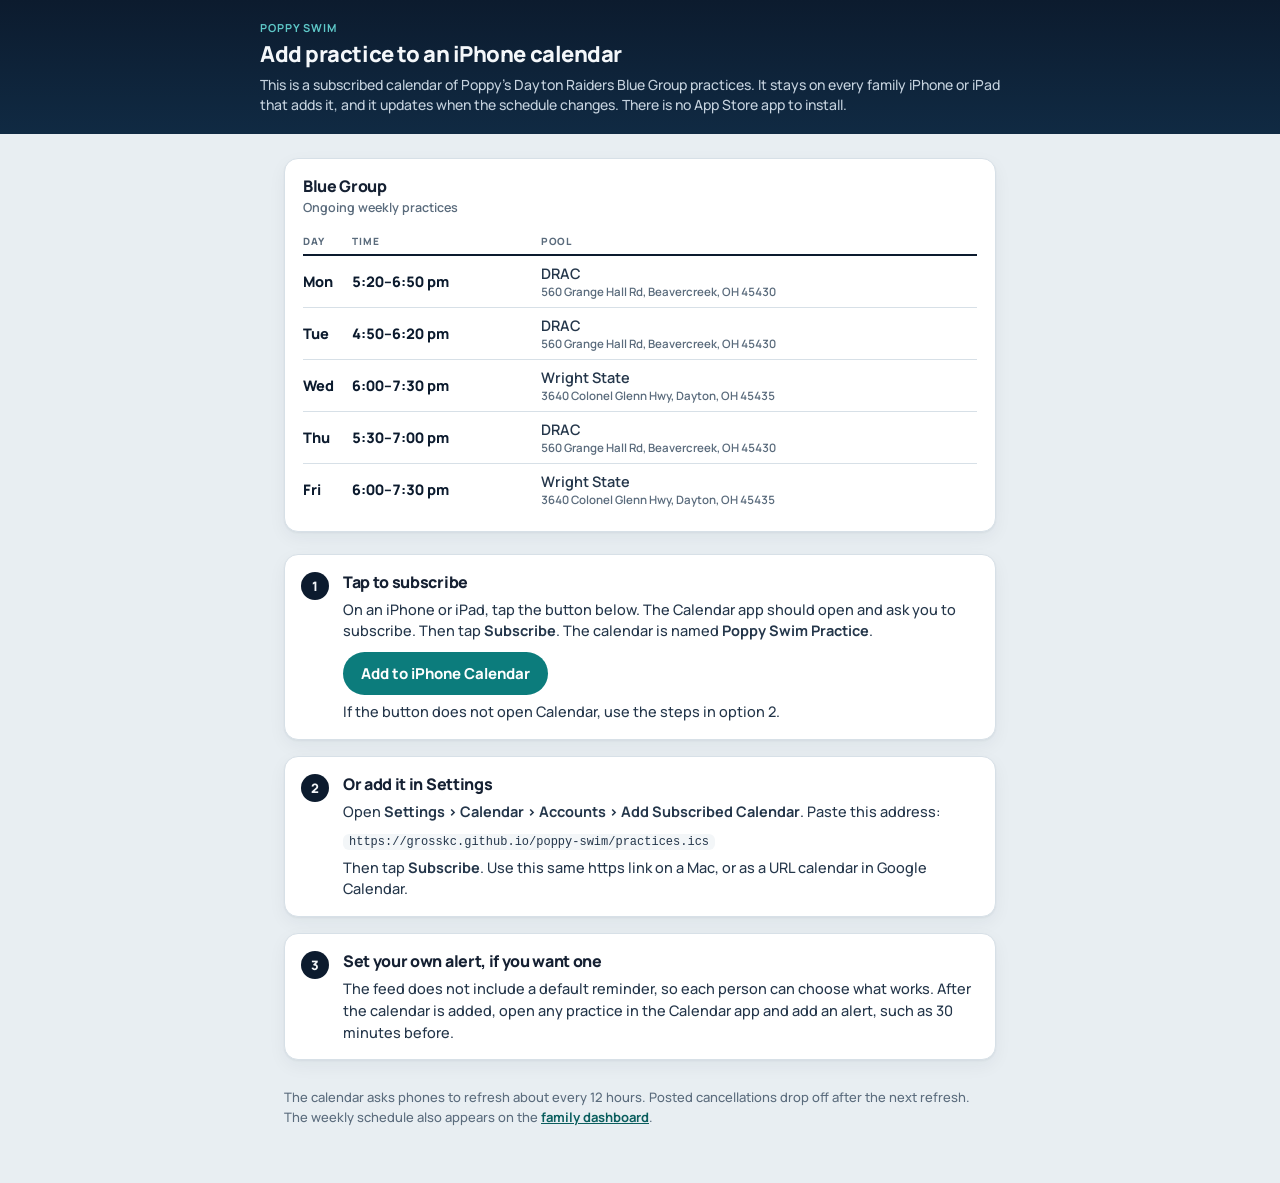
==== calendar/index.html @ 920c6832 "Add a subscribed iOS calendar for Blue Group practices The weekly Blue Group schedule now lives in d" ====
<!DOCTYPE html>
<html lang="en">
<head>
<meta charset="utf-8">
<meta name="viewport" content="width=device-width, initial-scale=1">
<title>Poppy Swim — Practice calendar</title>
<meta name="description" content="Add Poppy Gawelek-Gross’s Dayton Raiders Blue Group practice schedule to an iPhone or iPad calendar.">
<link rel="preconnect" href="https://fonts.googleapis.com">
<link rel="preconnect" href="https://fonts.gstatic.com" crossorigin>
<link href="https://fonts.googleapis.com/css2?family=Manrope:wght@400;500;600;700;800&display=swap" rel="stylesheet">
<style>
:root {
  --ink:#0C1B2E; --ink-soft:#24364A; --paper:#E8EEF2; --card:#FFFFFF; --line:#D7E0E7;
  --muted:#5A6B7C; --quiet:#7A8A99; --text:#152032; --aqua:#0C7C7C; --aqua-deep:#0A5E5E;
  --sans:Manrope,"Segoe UI",system-ui,sans-serif;
  --shadow:0 1px 2px rgba(16,42,67,.05),0 6px 18px rgba(16,42,67,.05);
  --radius:14px;
}
* { box-sizing:border-box; margin:0; padding:0; }
html,body { background:var(--paper); color:var(--text); font-family:var(--sans); min-height:100%; }
a { color:var(--aqua-deep); }
a:hover { color:var(--ink); }
.hero { background:linear-gradient(180deg,#0C1B2E 0%,#102A43 100%); color:#F4F7FA; padding:20px 24px 18px; }
.hero-inner { max-width:760px; margin:0 auto; }
.hero .eyebrow { font-size:11px; font-weight:700; letter-spacing:.08em; color:#5EC8C8; text-transform:uppercase; }
.hero h1 { font-weight:800; font-size:22px; letter-spacing:-.02em; margin-top:4px; }
.hero p { margin-top:6px; color:#C5D2DE; font-size:14px; font-weight:500; line-height:1.45; }
.wrap { max-width:760px; margin:0 auto; padding:24px 24px 56px; }
.card {
  background:var(--card); border:1px solid var(--line); border-radius:var(--radius);
  box-shadow:var(--shadow); padding:16px 18px 16px;
}
.card h2 { font-size:16px; font-weight:800; letter-spacing:-.02em; }
.card .sub { margin-top:2px; font-size:12.5px; font-weight:600; color:var(--muted); }
table.practice-table { width:100%; border-collapse:collapse; margin-top:12px; font-variant-numeric:tabular-nums; }
table.practice-table th {
  text-align:left; font-size:10px; font-weight:800; letter-spacing:.08em; text-transform:uppercase;
  color:var(--muted); padding:6px 8px 6px 0; border-bottom:2px solid var(--ink);
}
table.practice-table td { padding:8px 8px 8px 0; border-bottom:1px solid var(--line); font-size:14.5px; font-weight:600; color:var(--ink-soft); }
table.practice-table tr:last-child td { border-bottom:0; }
table.practice-table .day { font-weight:800; color:var(--ink); width:3.4em; }
table.practice-table .tm { font-weight:800; color:var(--ink); }
.addr { display:block; font-size:11.5px; font-weight:600; color:var(--muted); margin-top:1px; }
ol.steps { list-style:none; display:flex; flex-direction:column; gap:16px; margin-top:22px; }
.step {
  background:var(--card); border:1px solid var(--line); border-radius:var(--radius);
  box-shadow:var(--shadow); padding:16px 18px 16px 16px; display:flex; gap:14px;
}
.num {
  flex:0 0 28px; height:28px; border-radius:50%; background:#0C1B2E; color:#F4F7FA;
  display:flex; align-items:center; justify-content:center; font-weight:800; font-size:13px; margin-top:1px;
}
.step h2 { font-size:16px; font-weight:800; letter-spacing:-.02em; }
.step p, .step li { font-size:14.5px; line-height:1.5; color:var(--ink-soft); font-weight:500; margin-top:6px; }
.btn {
  display:inline-flex; align-items:center; justify-content:center;
  background:var(--aqua); color:#fff; font-weight:750; font-size:15px;
  border-radius:999px; padding:11px 18px; text-decoration:none; margin-top:10px;
  border:0;
}
.btn:hover { background:var(--aqua-deep); color:#fff; }
.btn.secondary { background:transparent; color:var(--aqua-deep); border:1.5px solid #B7D4D4; padding:9px 16px; }
.btn.secondary:hover { background:#E7F3F3; color:var(--ink); }
.note { font-size:13px; color:var(--muted); font-weight:500; margin-top:8px; line-height:1.45; }
code {
  font-family:ui-monospace,SFMono-Regular,Menlo,monospace; font-size:12px;
  background:#F3F6F8; padding:1px 6px; border-radius:6px; color:var(--ink-soft); word-break:break-all;
}
.footer { margin-top:28px; font-size:13px; color:var(--muted); font-weight:500; line-height:1.5; }
.footer a { font-weight:700; }
@media (max-width: 520px) {
  .hero, .wrap { padding-left:16px; padding-right:16px; }
}
</style>
</head>
<body>
<header class="hero">
  <div class="hero-inner">
    <div class="eyebrow">Poppy Swim</div>
    <h1>Add practice to an iPhone calendar</h1>
    <p>This is a subscribed calendar of Poppy’s Dayton Raiders Blue Group practices. It stays on every family iPhone or iPad that adds it, and it updates when the schedule changes. There is no App Store app to install.</p>
  </div>
</header>
<main class="wrap">
  <section class="card">
    <h2>Blue Group</h2>
    <p class="sub">Ongoing weekly practices</p>
    <table class="practice-table">
      <thead>
        <tr><th>Day</th><th>Time</th><th>Pool</th></tr>
      </thead>
      <tbody>
        <tr>
          <td class="day">Mon</td>
          <td class="tm">5:20–6:50 pm</td>
          <td>DRAC<span class="addr">560 Grange Hall Rd, Beavercreek, OH 45430</span></td>
        </tr>
        <tr>
          <td class="day">Tue</td>
          <td class="tm">4:50–6:20 pm</td>
          <td>DRAC<span class="addr">560 Grange Hall Rd, Beavercreek, OH 45430</span></td>
        </tr>
        <tr>
          <td class="day">Wed</td>
          <td class="tm">6:00–7:30 pm</td>
          <td>Wright State<span class="addr">3640 Colonel Glenn Hwy, Dayton, OH 45435</span></td>
        </tr>
        <tr>
          <td class="day">Thu</td>
          <td class="tm">5:30–7:00 pm</td>
          <td>DRAC<span class="addr">560 Grange Hall Rd, Beavercreek, OH 45430</span></td>
        </tr>
        <tr>
          <td class="day">Fri</td>
          <td class="tm">6:00–7:30 pm</td>
          <td>Wright State<span class="addr">3640 Colonel Glenn Hwy, Dayton, OH 45435</span></td>
        </tr>
      </tbody>
    </table>
  </section>

  <ol class="steps">
    <li class="step">
      <div class="num">1</div>
      <div>
        <h2>Tap to subscribe</h2>
        <p>On an iPhone or iPad, tap the button below. The Calendar app should open and ask you to subscribe. Then tap <strong>Subscribe</strong>. The calendar is named <strong>Poppy Swim Practice</strong>.</p>
        <a class="btn" href="webcal://grosskc.github.io/poppy-swim/practices.ics">Add to iPhone Calendar</a>
        <p class="note">If the button does not open Calendar, use the steps in option 2.</p>
      </div>
    </li>
    <li class="step">
      <div class="num">2</div>
      <div>
        <h2>Or add it in Settings</h2>
        <p>Open <strong>Settings &gt; Calendar &gt; Accounts &gt; Add Subscribed Calendar</strong>. Paste this address:</p>
        <p class="note"><code>https://grosskc.github.io/poppy-swim/practices.ics</code></p>
        <p>Then tap <strong>Subscribe</strong>. Use this same https link on a Mac, or as a URL calendar in Google Calendar.</p>
      </div>
    </li>
    <li class="step">
      <div class="num">3</div>
      <div>
        <h2>Set your own alert, if you want one</h2>
        <p>The feed does not include a default reminder, so each person can choose what works. After the calendar is added, open any practice in the Calendar app and add an alert, such as 30 minutes before.</p>
      </div>
    </li>
  </ol>

  <p class="footer">The calendar asks phones to refresh about every 12 hours. Posted cancellations drop off after the next refresh. The weekly schedule also appears on the <a href="https://grosskc.github.io/poppy-swim/#practice">family dashboard</a>.</p>
</main>
</body>
</html>
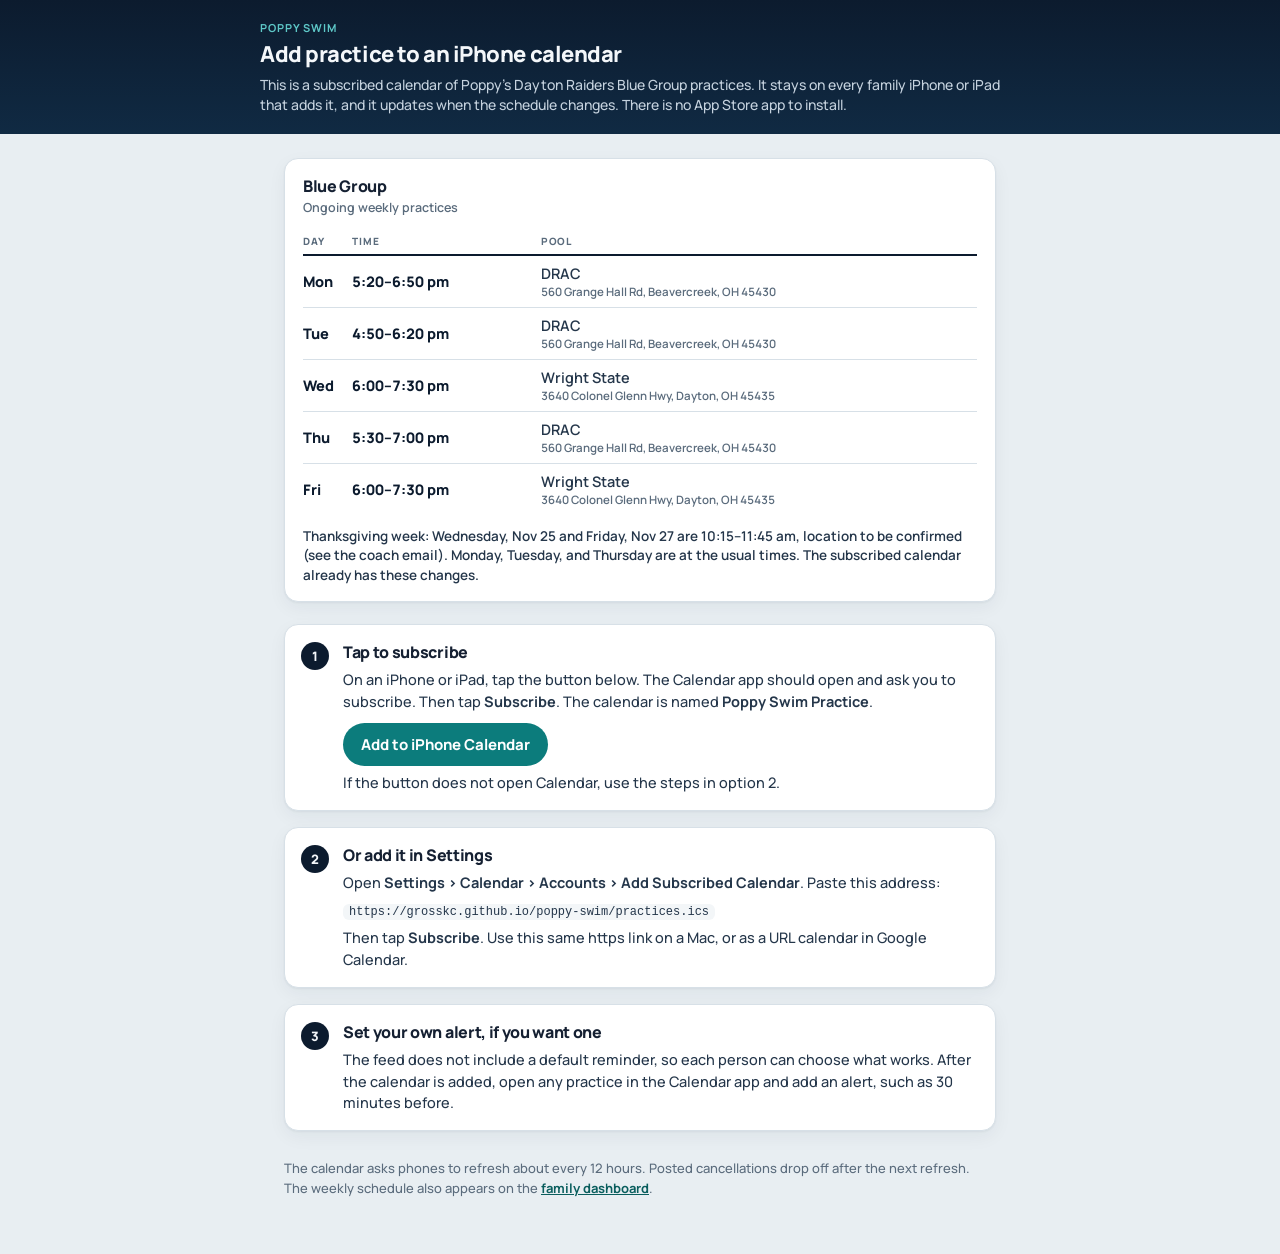
==== commit 7d0c66c7: "Apply Thanksgiving week Blue Group practice times Wednesday and Friday this week move to 10:15–11:45" ====
--- a/calendar/index.html
+++ b/calendar/index.html
@@ -67,6 +67,7 @@
   font-family:ui-monospace,SFMono-Regular,Menlo,monospace; font-size:12px;
   background:#F3F6F8; padding:1px 6px; border-radius:6px; color:var(--ink-soft); word-break:break-all;
 }
+.holiday-note { margin-top:12px; font-size:13.5px; color:var(--ink-soft); font-weight:600; line-height:1.45; }
 .footer { margin-top:28px; font-size:13px; color:var(--muted); font-weight:500; line-height:1.5; }
 .footer a { font-weight:700; }
 @media (max-width: 520px) {
@@ -118,6 +119,7 @@
         </tr>
       </tbody>
     </table>
+    <p class="holiday-note">Thanksgiving week: Wednesday, Nov 25 and Friday, Nov 27 are 10:15–11:45 am, location to be confirmed (see the coach email). Monday, Tuesday, and Thursday are at the usual times. The subscribed calendar already has these changes.</p>
   </section>
 
   <ol class="steps">
